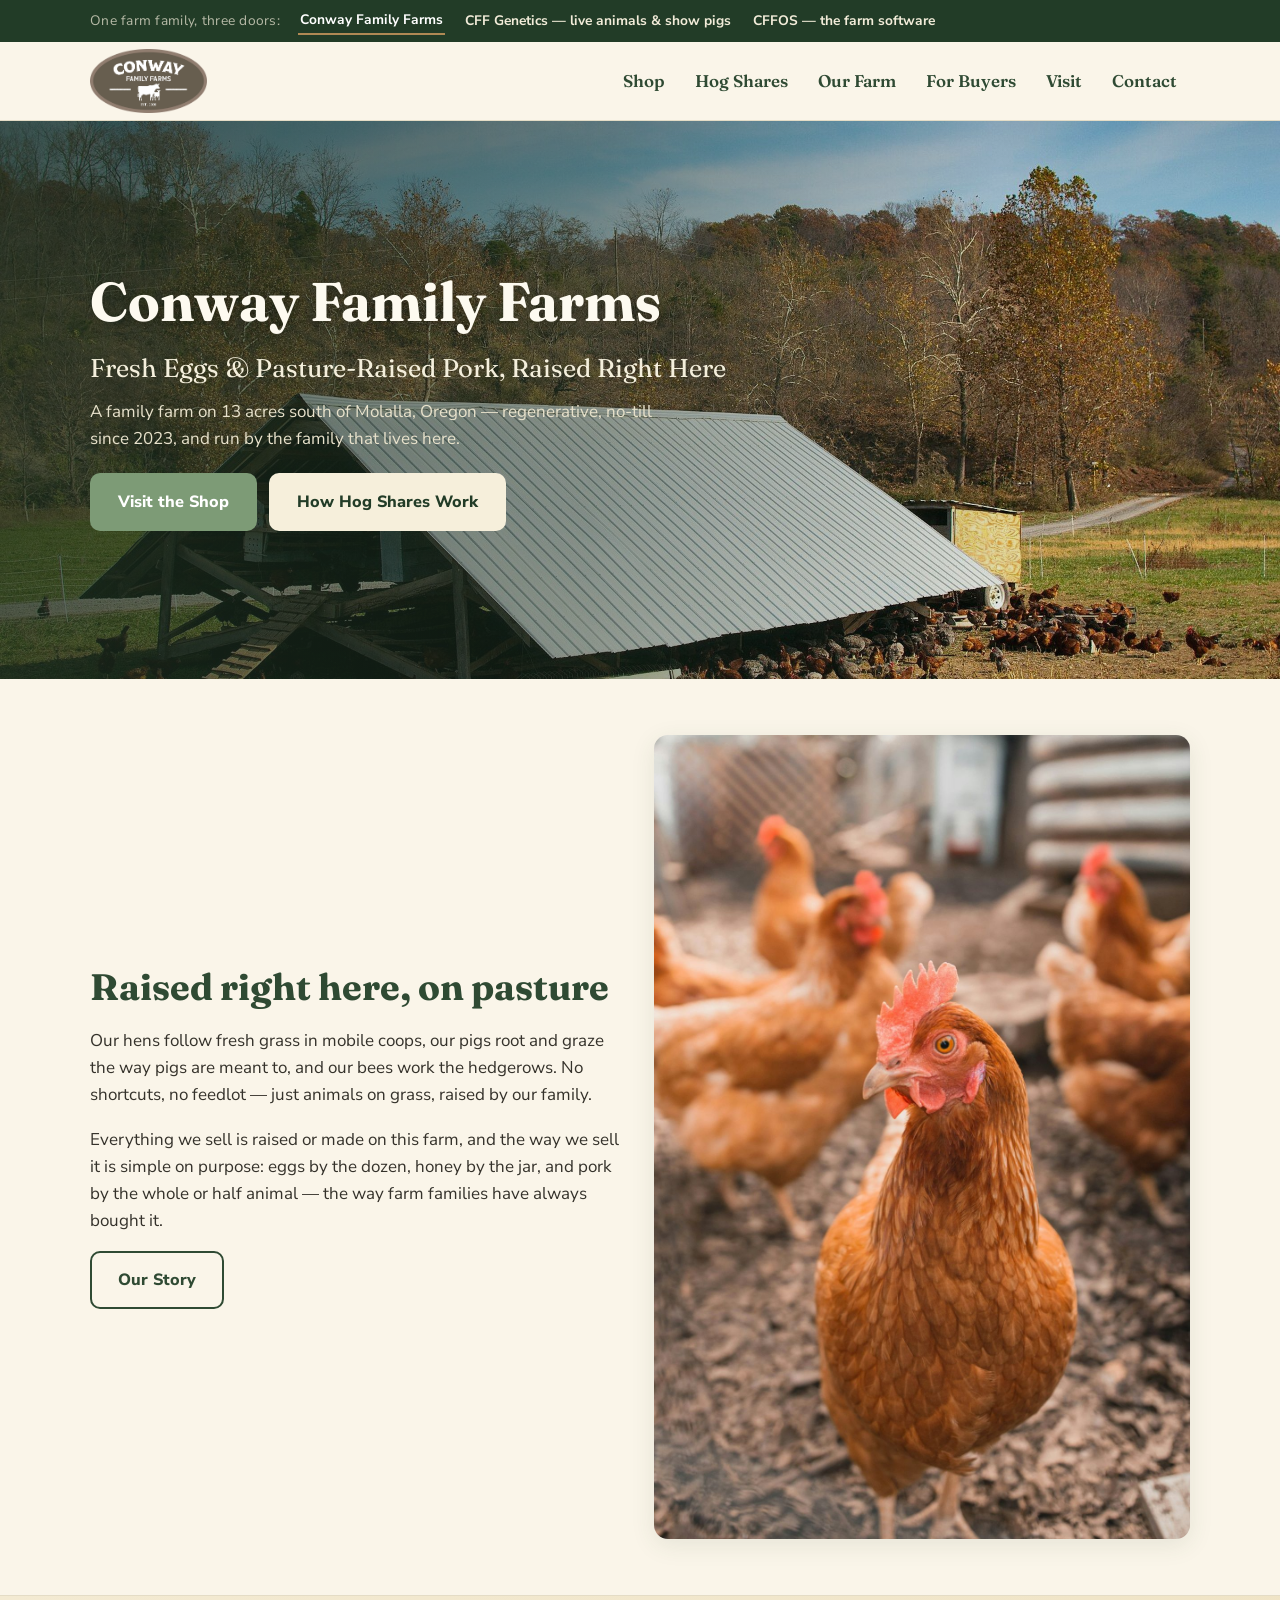
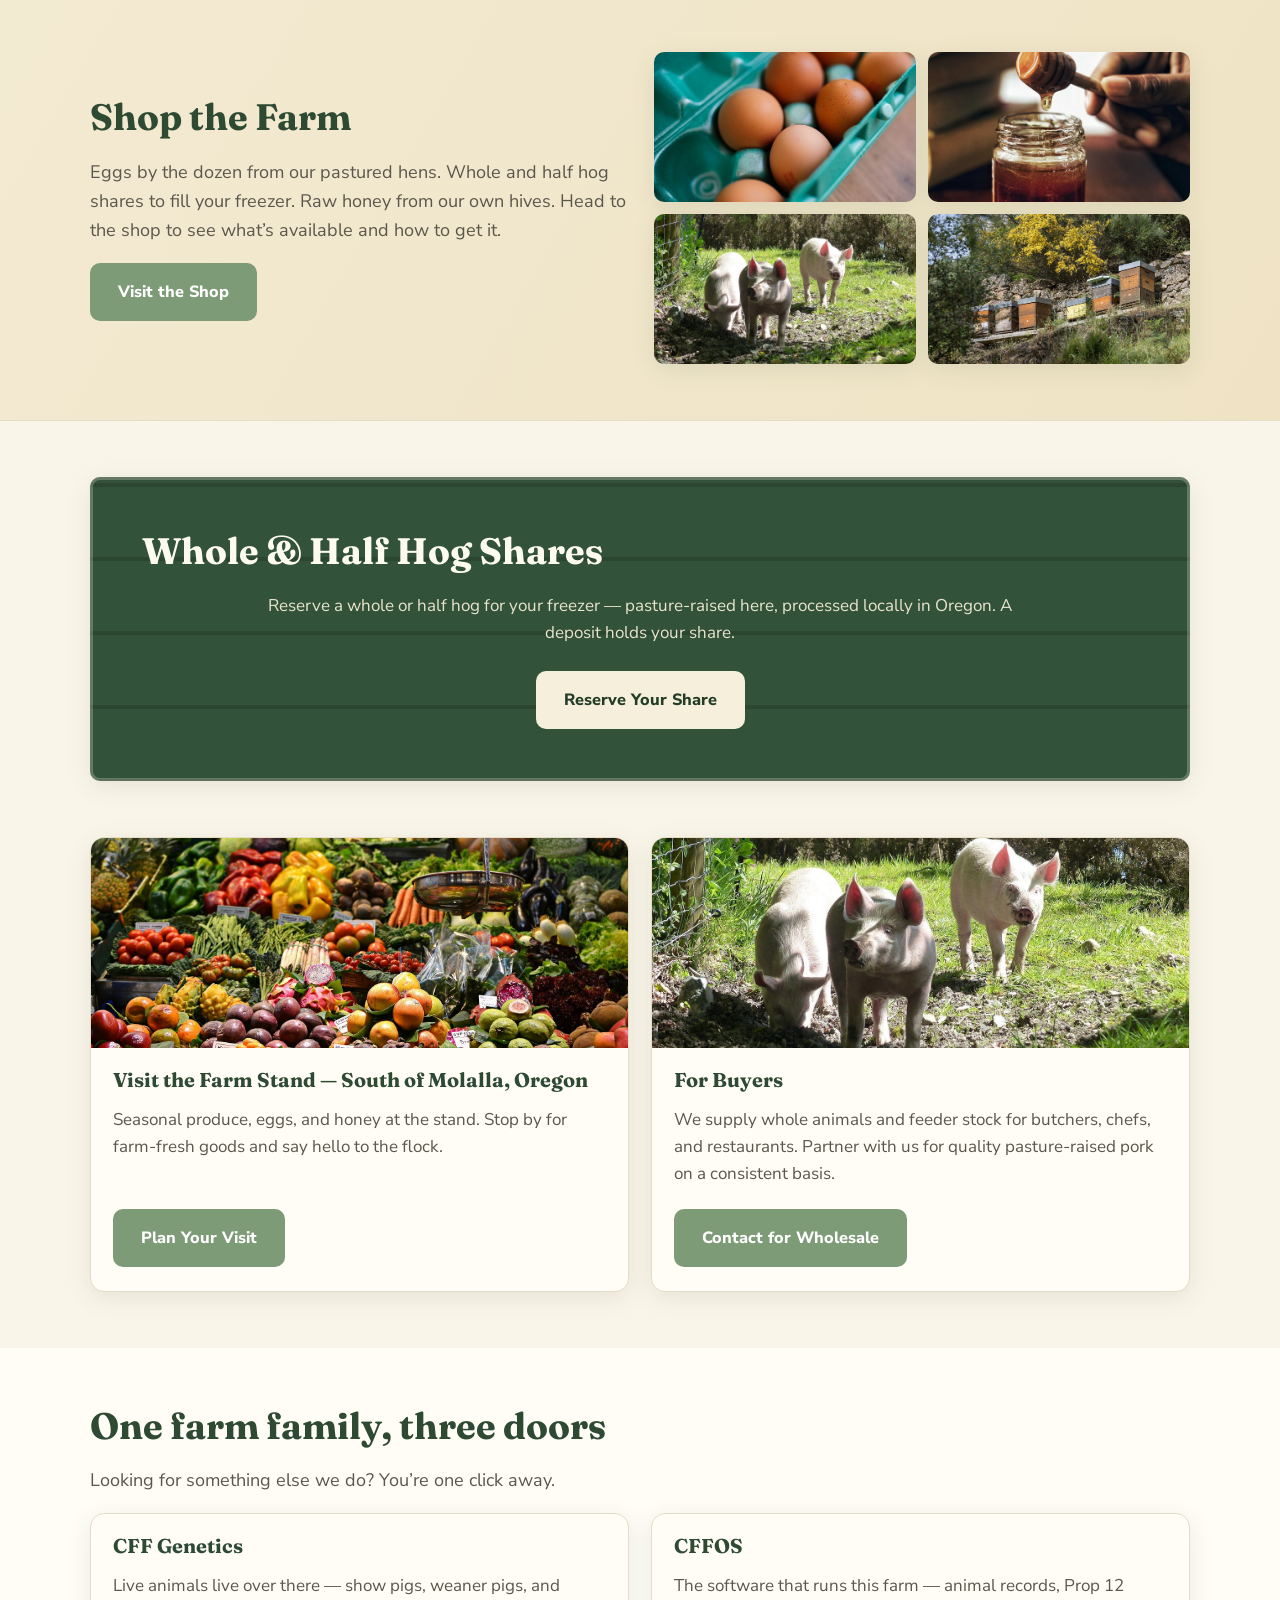
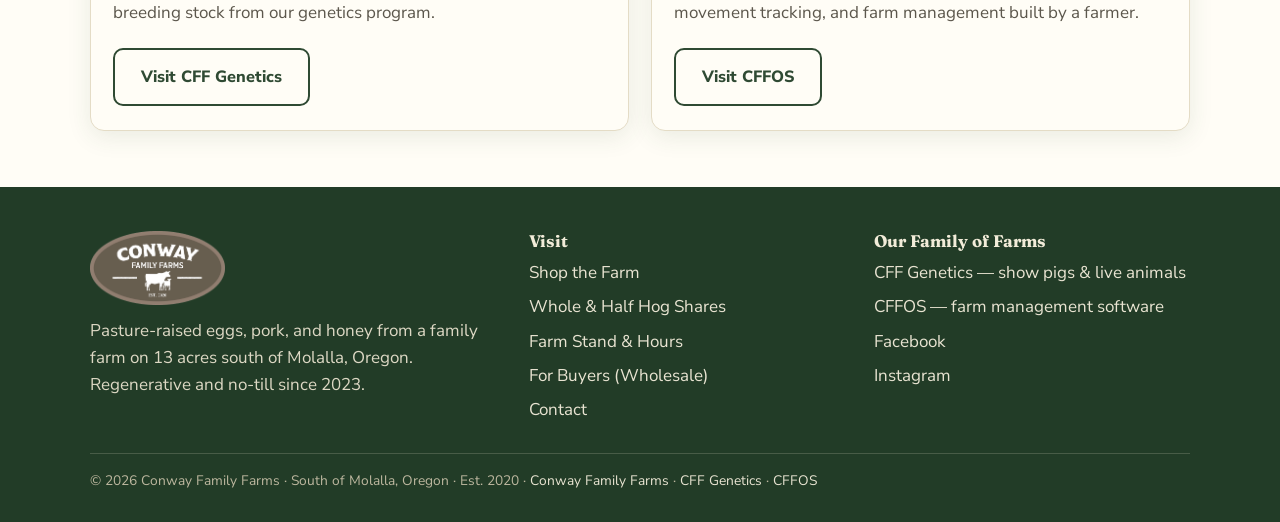
==== index.html @ 736d4f4f "Build Conway Family Farms site: 7 pages, shared header/footer, cross-links, preview-state commerce" ====
<!DOCTYPE html>
<html lang="en">
<head>
<meta charset="utf-8">
<meta name="viewport" content="width=device-width, initial-scale=1">
<title>Conway Family Farms — Fresh Eggs & Pasture-Raised Pork | Molalla, Oregon</title>
<meta name="description" content="Pasture-raised eggs, whole & half hog shares, and raw honey from a regenerative family farm south of Molalla, Oregon.">
<link rel="icon" type="image/png" href="assets/img/favicon.png">
<link rel="preconnect" href="https://fonts.googleapis.com">
<link rel="preconnect" href="https://fonts.gstatic.com" crossorigin>
<link href="https://fonts.googleapis.com/css2?family=Fraunces:wght@500;600;700&family=Nunito+Sans:wght@400;700;800&display=swap" rel="stylesheet">
<link rel="stylesheet" href="assets/css/style.css">
</head>
<body>
<a class="skip" href="#main">Skip to main content</a>

<div class="family-bar">
  <div class="wrap">
    <span>One farm family, three doors:</span>
    <a href="index.html" aria-current="true">Conway Family Farms</a>
    <a href="https://conwayfamilyfarms.github.io/cff-genetics/">CFF Genetics — live animals &amp; show pigs</a>
    <a href="https://conwayfamilyfarms.github.io/CFF-os/">CFFOS — the farm software</a>
  </div>
</div>

<header class="site-header">
  <div class="wrap">
    <a class="brand" href="index.html" aria-label="Conway Family Farms — home">
      <img src="assets/img/logo.png" alt="Conway Family Farms oval logo">
    </a>
    <button class="nav-toggle" aria-expanded="false" aria-controls="main-nav">Menu</button>
    <nav class="main-nav" id="main-nav" aria-label="Main">
      <ul>
          <li><a href="shop.html">Shop</a></li>
          <li><a href="hog-shares.html">Hog Shares</a></li>
          <li><a href="our-farm.html">Our Farm</a></li>
          <li><a href="for-buyers.html">For Buyers</a></li>
          <li><a href="farm-stand.html">Visit</a></li>
          <li><a href="contact.html">Contact</a></li>
      </ul>
    </nav>
  </div>
</header>
<main id="main">

<section class="hero">
  <img src="assets/img/hero.jpg" alt="Pastured poultry house on green pasture under a wide sky">
  <div class="hero-text">
    <div class="wrap">
      <h1>Conway Family Farms</h1>
      <p class="tagline">Fresh Eggs &amp; Pasture-Raised Pork, Raised Right Here</p>
      <p class="sub">A family farm on 13 acres south of Molalla, Oregon — regenerative, no-till since 2023, and run by the family that lives here.</p>
      <div class="btn-row">
        <a class="btn btn-sage" href="shop.html">Visit the Shop</a>
        <a class="btn btn-cream" href="hog-shares.html">How Hog Shares Work</a>
      </div>
    </div>
  </div>
</section>

<section class="section">
  <div class="wrap split">
    <div>
      <h2>Raised right here, on pasture</h2>
      <p>Our hens follow fresh grass in mobile coops, our pigs root and graze the way pigs are meant to, and our bees work the hedgerows. No shortcuts, no feedlot — just animals on grass, raised by our family.</p>
      <p>Everything we sell is raised or made on this farm, and the way we sell it is simple on purpose: eggs by the dozen, honey by the jar, and pork by the whole or half animal — the way farm families have always bought it.</p>
      <a class="btn btn-outline" href="our-farm.html">Our Story</a>
    </div>
    <img src="assets/img/hens.jpg" alt="A red laying hen looking at the camera" loading="lazy">
  </div>
</section>

<section class="section shop-banner">
  <div class="wrap split">
    <div>
      <h2>Shop the Farm</h2>
      <p class="lede">Eggs by the dozen from our pastured hens. Whole and half hog shares to fill your freezer. Raw honey from our own hives. Head to the shop to see what&rsquo;s available and how to get it.</p>
      <a class="btn btn-sage" href="shop.html">Visit the Shop</a>
    </div>
    <div class="thumbs" aria-hidden="true">
      <img src="assets/img/eggs.jpg" alt="" loading="lazy">
      <img src="assets/img/honey.jpg" alt="" loading="lazy">
      <img src="assets/img/pigs.jpg" alt="" loading="lazy">
      <img src="assets/img/bees.jpg" alt="" loading="lazy">
    </div>
  </div>
</section>

<section class="section">
  <div class="wrap">
    <div class="barn-sign">
      <h2>Whole &amp; Half Hog Shares</h2>
      <p>Reserve a whole or half hog for your freezer — pasture-raised here, processed locally in Oregon. A deposit holds your share.</p>
      <a class="btn btn-cream" href="hog-shares.html">Reserve Your Share</a>
    </div>
  </div>
</section>

<section class="section" style="padding-top:0">
  <div class="wrap grid grid-2">
    <article class="card">
      <img src="assets/img/stand.jpg" alt="A farm stand table piled with fresh vegetables" loading="lazy">
      <div class="card-body">
        <h3>Visit the Farm Stand — South of Molalla, Oregon</h3>
        <p>Seasonal produce, eggs, and honey at the stand. Stop by for farm-fresh goods and say hello to the flock.</p>
        <a class="btn btn-sage" href="farm-stand.html">Plan Your Visit</a>
      </div>
    </article>
    <article class="card">
      <img src="assets/img/pigs.jpg" alt="Young pigs grazing on green pasture" loading="lazy">
      <div class="card-body">
        <h3>For Buyers</h3>
        <p>We supply whole animals and feeder stock for butchers, chefs, and restaurants. Partner with us for quality pasture-raised pork on a consistent basis.</p>
        <a class="btn btn-sage" href="for-buyers.html">Contact for Wholesale</a>
      </div>
    </article>
  </div>
</section>

<section class="section alt">
  <div class="wrap">
    <h2>One farm family, three doors</h2>
    <p class="lede">Looking for something else we do? You&rsquo;re one click away.</p>
    <div class="grid grid-2">
      <article class="card">
        <div class="card-body">
          <h3>CFF Genetics</h3>
          <p>Live animals live over there — show pigs, weaner pigs, and breeding stock from our genetics program.</p>
          <a class="btn btn-outline" href="https://conwayfamilyfarms.github.io/cff-genetics/">Visit CFF Genetics</a>
        </div>
      </article>
      <article class="card">
        <div class="card-body">
          <h3>CFFOS</h3>
          <p>The software that runs this farm — animal records, Prop 12 movement tracking, and farm management built by a farmer.</p>
          <a class="btn btn-outline" href="https://conwayfamilyfarms.github.io/CFF-os/">Visit CFFOS</a>
        </div>
      </article>
    </div>
  </div>
</section>

</main>
<footer class="site-footer">
  <div class="wrap">
    <div class="foot-grid">
      <div>
        <img class="logo" src="assets/img/logo.png" alt="Conway Family Farms oval logo">
        <p>Pasture-raised eggs, pork, and honey from a family farm on 13 acres south of Molalla, Oregon. Regenerative and no-till since 2023.</p>
      </div>
      <div>
        <h3>Visit</h3>
        <ul>
          <li><a href="shop.html">Shop the Farm</a></li>
          <li><a href="hog-shares.html">Whole &amp; Half Hog Shares</a></li>
          <li><a href="farm-stand.html">Farm Stand &amp; Hours</a></li>
          <li><a href="for-buyers.html">For Buyers (Wholesale)</a></li>
          <li><a href="contact.html">Contact</a></li>
        </ul>
      </div>
      <div>
        <h3>Our Family of Farms</h3>
        <ul>
          <li><a href="https://conwayfamilyfarms.github.io/cff-genetics/">CFF Genetics — show pigs &amp; live animals</a></li>
          <li><a href="https://conwayfamilyfarms.github.io/CFF-os/">CFFOS — farm management software</a></li>
          <li><a href="https://www.facebook.com/conwayfamilyfarms">Facebook</a></li>
          <li><a href="https://www.instagram.com/conwayfamilyfarms">Instagram</a></li>
        </ul>
      </div>
    </div>
    <div class="foot-small">
      &copy; <span id="year">2026</span> Conway Family Farms &middot; South of Molalla, Oregon &middot; Est. 2020
      &middot; <a href="index.html">Conway Family Farms</a> &middot; <a href="https://conwayfamilyfarms.github.io/cff-genetics/">CFF Genetics</a> &middot; <a href="https://conwayfamilyfarms.github.io/CFF-os/">CFFOS</a>
    </div>
  </div>
</footer>
<script src="assets/js/main.js"></script>
</body>
</html>
---- assets/css/style.css ----
/* Conway Family Farms — shared styles
   Palette from the approved homepage (v3): cream + deep green + sage + tan. */
:root{
  --cream:#faf5e9;
  --paper:#fffdf6;
  --ink:#35322b;
  --ink-soft:#5c574c;
  --green:#2f4a33;
  --green-deep:#223c27;
  --sage:#7d9b76;
  --sage-dark:#5d7d56;
  --tan:#b08954;
  --line:#e4dcc6;
  --sign:#33523a;
  --sign-dark:#2a4630;
  --radius:14px;
  --shadow:0 6px 24px rgba(47,74,51,.10);
}
*{box-sizing:border-box}
html{scroll-behavior:smooth}
body{
  margin:0;background:var(--cream);color:var(--ink);
  font-family:"Nunito Sans",system-ui,-apple-system,"Segoe UI",Roboto,sans-serif;
  font-size:17px;line-height:1.6;
}
h1,h2,h3,.serif{font-family:"Fraunces",Georgia,"Times New Roman",serif;color:var(--green);line-height:1.2;margin:0 0 .5em}
h1{font-size:clamp(2rem,5.2vw,3.4rem)}
h2{font-size:clamp(1.55rem,3.4vw,2.3rem)}
h3{font-size:1.25rem}
p{margin:0 0 1em}
a{color:var(--sage-dark)}
img{max-width:100%;display:block}
.wrap{max-width:1140px;margin:0 auto;padding:0 20px}
.skip{position:absolute;left:-9999px;top:0;background:var(--green);color:#fff;padding:10px 16px;z-index:99}
.skip:focus{left:8px;top:8px}

/* ---------- family bar (cross-links) ---------- */
.family-bar{background:var(--green-deep);color:#e9e4d2;font-size:.86rem}
.family-bar .wrap{display:flex;flex-wrap:wrap;gap:6px 18px;align-items:center;padding-top:7px;padding-bottom:7px}
.family-bar span{opacity:.75;letter-spacing:.02em}
.family-bar a{color:#f2ecd9;text-decoration:none;font-weight:700;padding:2px 2px}
.family-bar a:hover{text-decoration:underline}
.family-bar a[aria-current]{color:#fff;border-bottom:2px solid var(--tan)}

/* ---------- header ---------- */
.site-header{position:sticky;top:0;z-index:50;background:var(--cream);border-bottom:1px solid var(--line)}
.site-header .wrap{display:flex;align-items:center;gap:18px;min-height:78px}
.brand{display:flex;align-items:center;text-decoration:none;flex:none}
.brand img{height:64px;width:auto}
.main-nav{margin-left:auto}
.main-nav ul{display:flex;gap:4px;list-style:none;margin:0;padding:0}
.main-nav a{
  display:block;padding:12px 13px;text-decoration:none;color:var(--green);
  font-family:"Fraunces",Georgia,serif;font-weight:600;font-size:1.06rem;border-radius:8px;
}
.main-nav a:hover{background:#f0ead6}
.main-nav a[aria-current]{box-shadow:inset 0 -3px 0 var(--tan)}
.nav-toggle{display:none;margin-left:auto;background:var(--green);color:#fff;border:0;border-radius:9px;
  padding:12px 16px;font-size:1rem;font-weight:700;cursor:pointer;min-height:48px}
@media (max-width:820px){
  .nav-toggle{display:block}
  .main-nav{display:none;position:absolute;left:0;right:0;top:100%;background:var(--cream);
    border-bottom:1px solid var(--line);box-shadow:var(--shadow)}
  .main-nav.open{display:block}
  .main-nav ul{flex-direction:column;padding:10px 16px 16px}
  .main-nav a{padding:13px 10px;border-bottom:1px solid var(--line)}
}

/* ---------- hero ---------- */
.hero{position:relative;background:var(--green-deep)}
.hero img{width:100%;height:min(560px,62vh);object-fit:cover;opacity:.92}
.hero-text{position:absolute;inset:0;display:flex;align-items:center;
  background:linear-gradient(90deg,rgba(28,46,32,.72) 0%,rgba(28,46,32,.45) 46%,rgba(28,46,32,.05) 78%)}
.hero-text .wrap{width:100%}
.hero-text h1{color:#fdfaf0;text-shadow:0 2px 14px rgba(0,0,0,.35);margin-bottom:.25em}
.hero-text .tagline{color:#f4efdc;font-family:"Fraunces",Georgia,serif;font-size:clamp(1.15rem,2.6vw,1.6rem);margin-bottom:.35em}
.hero-text .sub{color:#e7e1cb;max-width:34em;margin-bottom:1.2em}
.page-hero{background:var(--green);color:#f2ecd9;padding:52px 0 44px}
.page-hero h1{color:#fdfaf0}
.page-hero p{color:#e7e1cb;max-width:44em;margin:0}

/* ---------- buttons ---------- */
.btn{display:inline-block;text-decoration:none;font-weight:800;border-radius:10px;
  padding:14px 26px;min-height:52px;font-size:1.02rem;border:2px solid transparent;cursor:pointer}
.btn-sage{background:var(--sage);color:#fff}
.btn-sage:hover{background:var(--sage-dark)}
.btn-cream{background:#f6efdb;color:var(--green-deep)}
.btn-cream:hover{background:#fff}
.btn-outline{border-color:var(--green);color:var(--green);background:transparent}
.btn-outline:hover{background:#f0ead6}
.btn-row{display:flex;flex-wrap:wrap;gap:12px}

/* ---------- sections & cards ---------- */
.section{padding:56px 0}
.section.alt{background:var(--paper)}
.section h2{text-align:left}
.lede{font-size:1.13rem;color:var(--ink-soft);max-width:46em}
.grid{display:grid;gap:22px}
.grid-2{grid-template-columns:1fr}
.grid-3{grid-template-columns:1fr}
@media (min-width:760px){
  .grid-2{grid-template-columns:1fr 1fr}
  .grid-3{grid-template-columns:repeat(3,1fr)}
}
.card{background:var(--paper);border:1px solid var(--line);border-radius:var(--radius);
  overflow:hidden;box-shadow:var(--shadow);display:flex;flex-direction:column}
.card img{height:210px;width:100%;object-fit:cover}
.card .card-body{padding:20px 22px 24px;display:flex;flex-direction:column;gap:4px;flex:1}
.card .card-body p{color:var(--ink-soft)}
.card .card-body .btn{margin-top:auto;align-self:flex-start}
.price{font-family:"Fraunces",Georgia,serif;font-weight:700;color:var(--tan);font-size:1.15rem}
.split{display:grid;gap:28px;align-items:center}
@media (min-width:860px){.split{grid-template-columns:1fr 1fr}}
.split img{border-radius:var(--radius);box-shadow:var(--shadow);width:100%;object-fit:cover}
.photo-band{display:grid;gap:14px;grid-template-columns:1fr 1fr}
.photo-band img{border-radius:var(--radius);height:100%;object-fit:cover}

/* ---------- shop-the-farm banner ---------- */
.shop-banner{background:linear-gradient(120deg,#f3ead2,#efe3c4);border-top:1px solid var(--line);border-bottom:1px solid var(--line)}
.shop-banner .split{align-items:center}
.shop-banner .thumbs{display:grid;grid-template-columns:1fr 1fr;gap:12px}
.shop-banner .thumbs img{border-radius:10px;height:150px;width:100%;object-fit:cover;box-shadow:var(--shadow)}

/* ---------- barn sign ---------- */
.barn-sign{
  border-radius:10px;color:#f4efdc;padding:clamp(26px,5vw,52px);
  background:
    repeating-linear-gradient(0deg,rgba(0,0,0,.14) 0 2px,transparent 2px 74px),
    repeating-linear-gradient(0deg,var(--sign) 0 72px,var(--sign-dark) 72px 74px),
    var(--sign);
  box-shadow:inset 0 0 0 3px rgba(246,239,219,.25), var(--shadow);
  text-align:center;
}
.barn-sign h2,.barn-sign h1{color:#fdfaf0}
.barn-sign p{color:#e9e4cd;max-width:44em;margin-left:auto;margin-right:auto}
.barn-sign .btn{margin-top:8px}

/* ---------- steps, faq, tables ---------- */
.steps{counter-reset:step;list-style:none;padding:0;margin:0;display:grid;gap:16px}
@media (min-width:860px){.steps{grid-template-columns:repeat(5,1fr)}}
.steps li{background:var(--paper);border:1px solid var(--line);border-radius:var(--radius);padding:18px}
.steps li::before{counter-increment:step;content:counter(step);display:flex;align-items:center;justify-content:center;
  width:38px;height:38px;border-radius:50%;background:var(--green);color:#fff;
  font-family:"Fraunces",Georgia,serif;font-weight:700;margin-bottom:10px}
.steps h3{font-size:1.05rem;margin-bottom:.3em}
.steps p{color:var(--ink-soft);font-size:.95rem;margin:0}
details{background:var(--paper);border:1px solid var(--line);border-radius:10px;padding:14px 18px;margin-bottom:10px}
summary{font-weight:800;color:var(--green);cursor:pointer;padding:4px 0}
details p{color:var(--ink-soft);margin:.5em 0 .3em}
.example{background:#f6efdb;border:1px dashed var(--tan);border-radius:var(--radius);padding:22px 24px}
.example h3{color:var(--green)}
table.spec{width:100%;border-collapse:collapse;background:var(--paper);border:1px solid var(--line);border-radius:10px;overflow:hidden}
table.spec th,table.spec td{text-align:left;padding:13px 16px;border-bottom:1px solid var(--line);vertical-align:top}
table.spec th{font-family:"Fraunces",Georgia,serif;color:var(--green);width:34%}
.note{font-size:.92rem;color:var(--ink-soft)}
.placeholder{color:#8a6d3b;background:#fbf3da;border-bottom:1px dashed var(--tan);padding:0 4px;border-radius:3px}

/* ---------- forms ---------- */
form.f{display:grid;gap:14px;max-width:640px}
form.f label{font-weight:700;color:var(--green);display:grid;gap:6px}
form.f input,form.f select,form.f textarea{
  font:inherit;padding:12px 14px;border:1px solid #cfc7ab;border-radius:9px;background:#fff;color:var(--ink);min-height:48px}
form.f textarea{min-height:130px}
.form-note{display:none;background:#eef3e4;border:1px solid var(--sage);color:var(--green-deep);
  border-radius:10px;padding:14px 18px;font-weight:600}
.form-note.show{display:block}

/* ---------- footer ---------- */
.site-footer{background:var(--green-deep);color:#ddd8c4;margin-top:0}
.site-footer .wrap{padding-top:44px;padding-bottom:30px}
.foot-grid{display:grid;gap:28px}
@media (min-width:820px){.foot-grid{grid-template-columns:1.3fr 1fr 1fr}}
.site-footer img.logo{height:74px;width:auto;margin-bottom:12px}
.site-footer h3{color:#f2ecd9;font-size:1.05rem;margin-bottom:.5em}
.site-footer ul{list-style:none;margin:0;padding:0;display:grid;gap:7px}
.site-footer a{color:#e9e4d2;text-decoration:none}
.site-footer a:hover{text-decoration:underline}
.foot-small{border-top:1px solid rgba(242,236,217,.18);margin-top:30px;padding-top:16px;font-size:.86rem;color:#bdb79f}
:focus-visible{outline:3px solid var(--tan);outline-offset:2px}
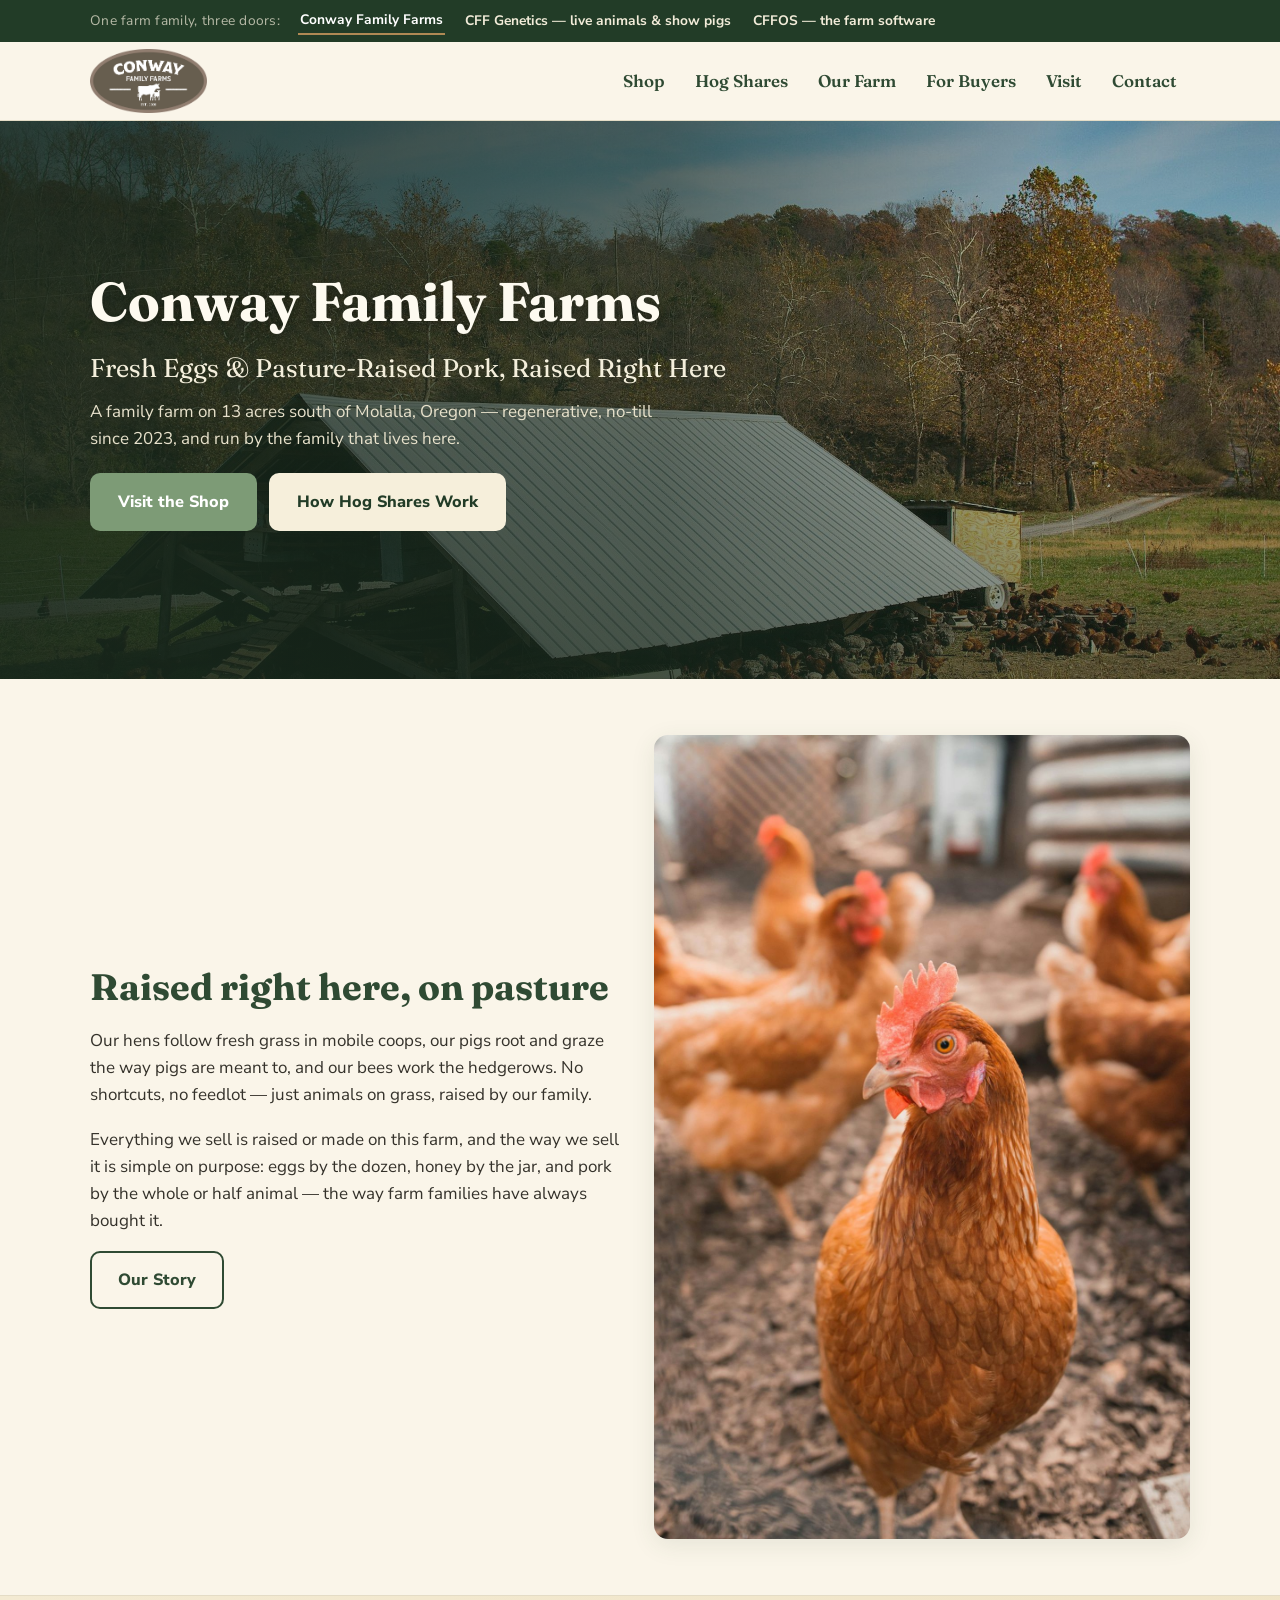
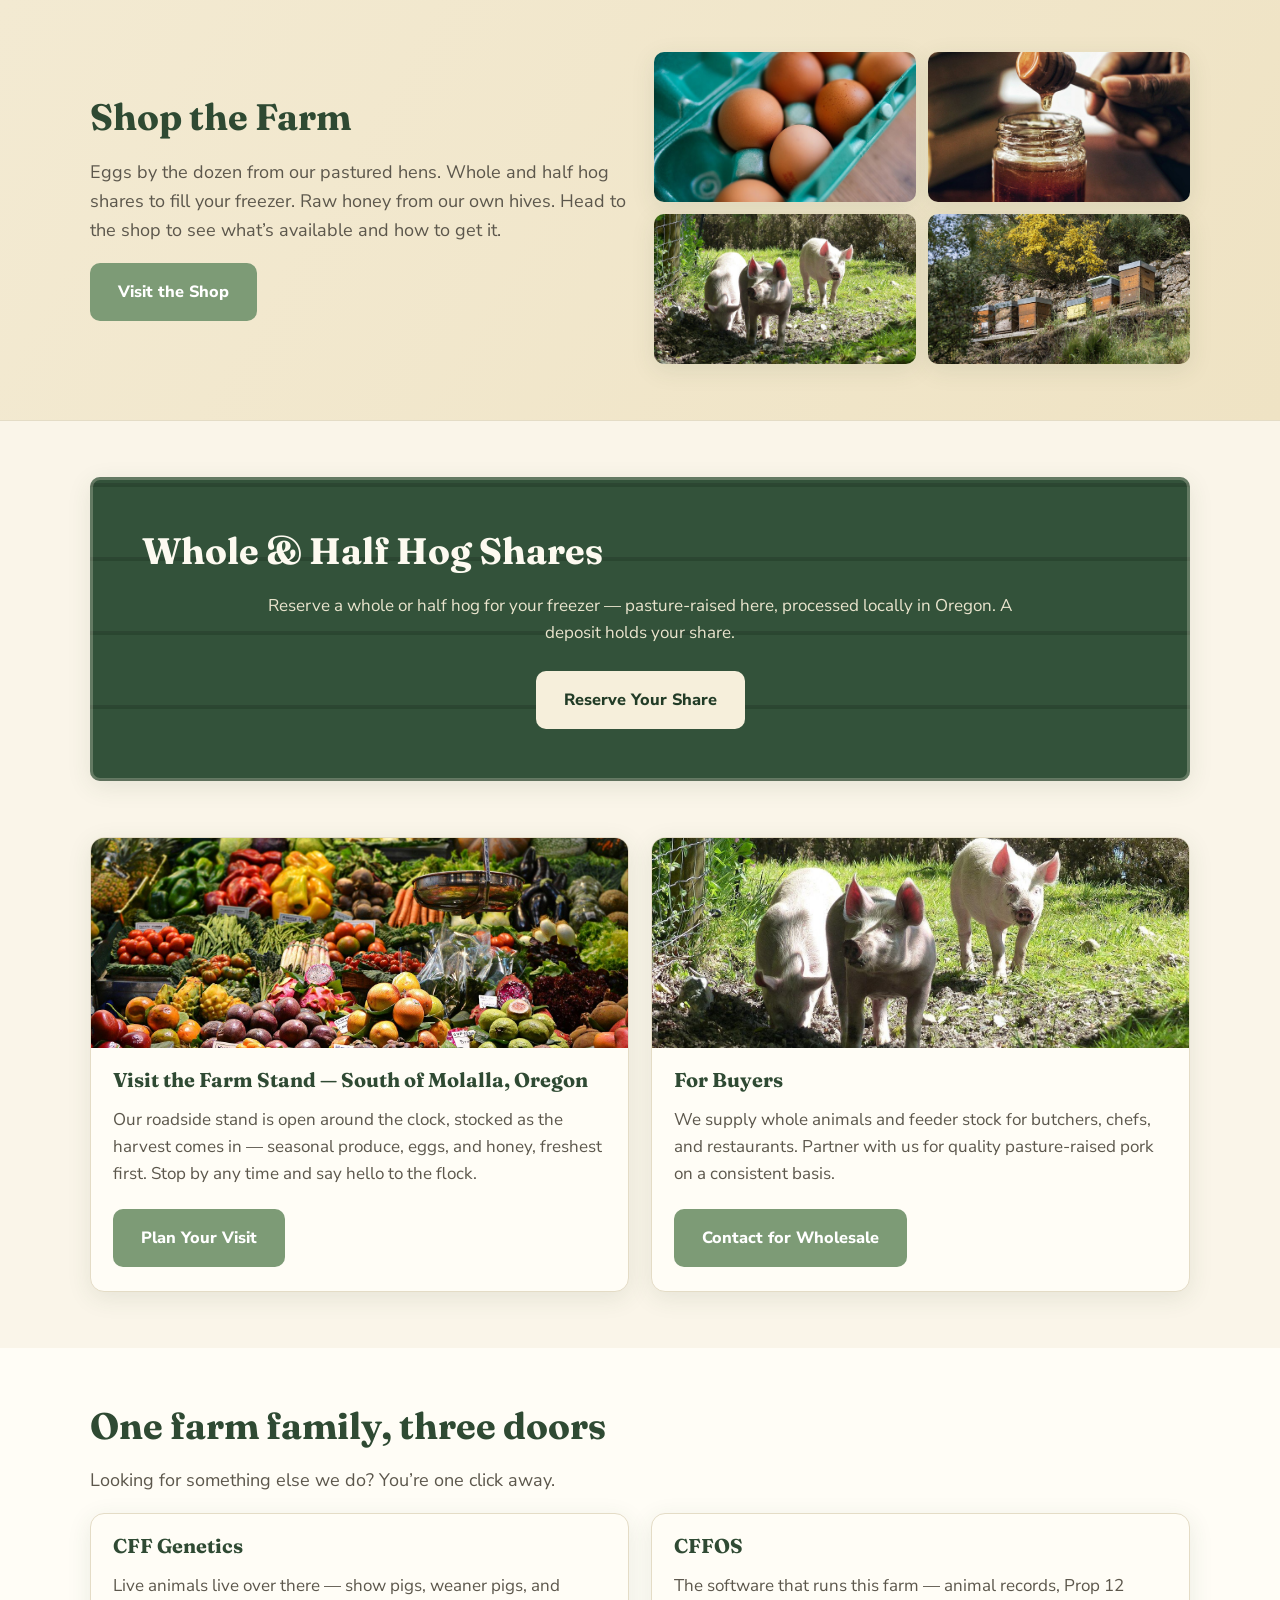
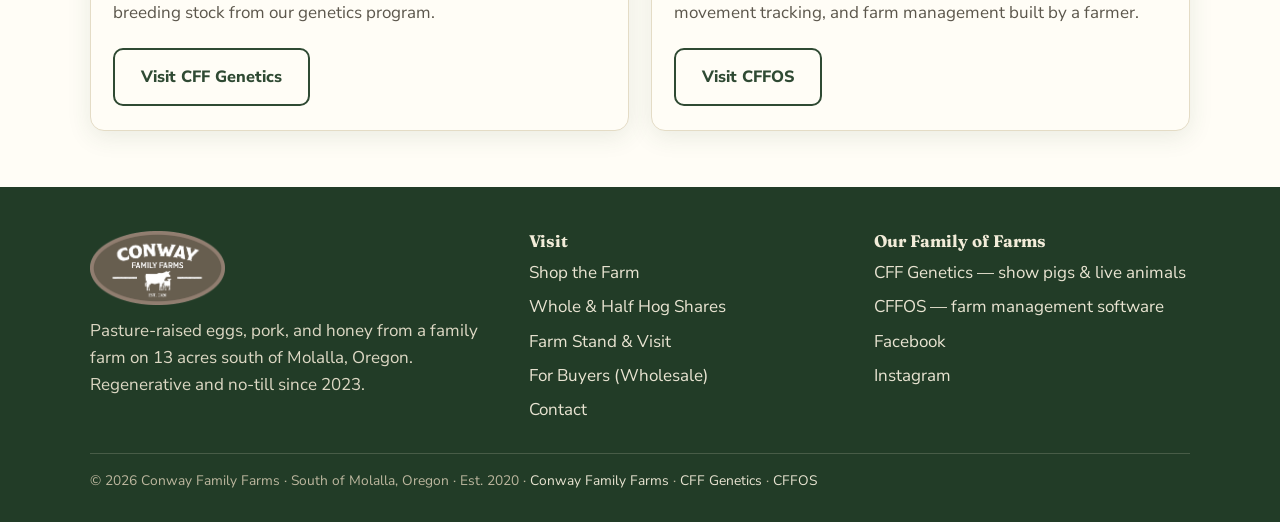
==== commit bb20205d: "Farm stand: replace set Saturday hours with 24-hour roadside self-serve copy The stand is open 24 ho" ====
--- a/index.html
+++ b/index.html
@@ -102,7 +102,7 @@
       <img src="assets/img/stand.jpg" alt="A farm stand table piled with fresh vegetables" loading="lazy">
       <div class="card-body">
         <h3>Visit the Farm Stand — South of Molalla, Oregon</h3>
-        <p>Seasonal produce, eggs, and honey at the stand. Stop by for farm-fresh goods and say hello to the flock.</p>
+        <p>Our roadside stand is open around the clock, stocked as the harvest comes in — seasonal produce, eggs, and honey, freshest first. Stop by any time and say hello to the flock.</p>
         <a class="btn btn-sage" href="farm-stand.html">Plan Your Visit</a>
       </div>
     </article>
@@ -153,7 +153,7 @@
         <ul>
           <li><a href="shop.html">Shop the Farm</a></li>
           <li><a href="hog-shares.html">Whole &amp; Half Hog Shares</a></li>
-          <li><a href="farm-stand.html">Farm Stand &amp; Hours</a></li>
+          <li><a href="farm-stand.html">Farm Stand &amp; Visit</a></li>
           <li><a href="for-buyers.html">For Buyers (Wholesale)</a></li>
           <li><a href="contact.html">Contact</a></li>
         </ul>
--- a/assets/css/style.css
+++ b/assets/css/style.css
@@ -70,7 +70,8 @@
 .hero{position:relative;background:var(--green-deep)}
 .hero img{width:100%;height:min(560px,62vh);object-fit:cover;opacity:.92}
 .hero-text{position:absolute;inset:0;display:flex;align-items:center;
-  background:linear-gradient(90deg,rgba(28,46,32,.72) 0%,rgba(28,46,32,.45) 46%,rgba(28,46,32,.05) 78%)}
+  background:linear-gradient(90deg,rgba(24,40,28,.85) 0%,rgba(24,40,28,.62) 52%,rgba(24,40,28,.18) 82%),
+             linear-gradient(0deg,rgba(24,40,28,.45) 0%,transparent 55%)}
 .hero-text .wrap{width:100%}
 .hero-text h1{color:#fdfaf0;text-shadow:0 2px 14px rgba(0,0,0,.35);margin-bottom:.25em}
 .hero-text .tagline{color:#f4efdc;font-family:"Fraunces",Georgia,serif;font-size:clamp(1.15rem,2.6vw,1.6rem);margin-bottom:.35em}
